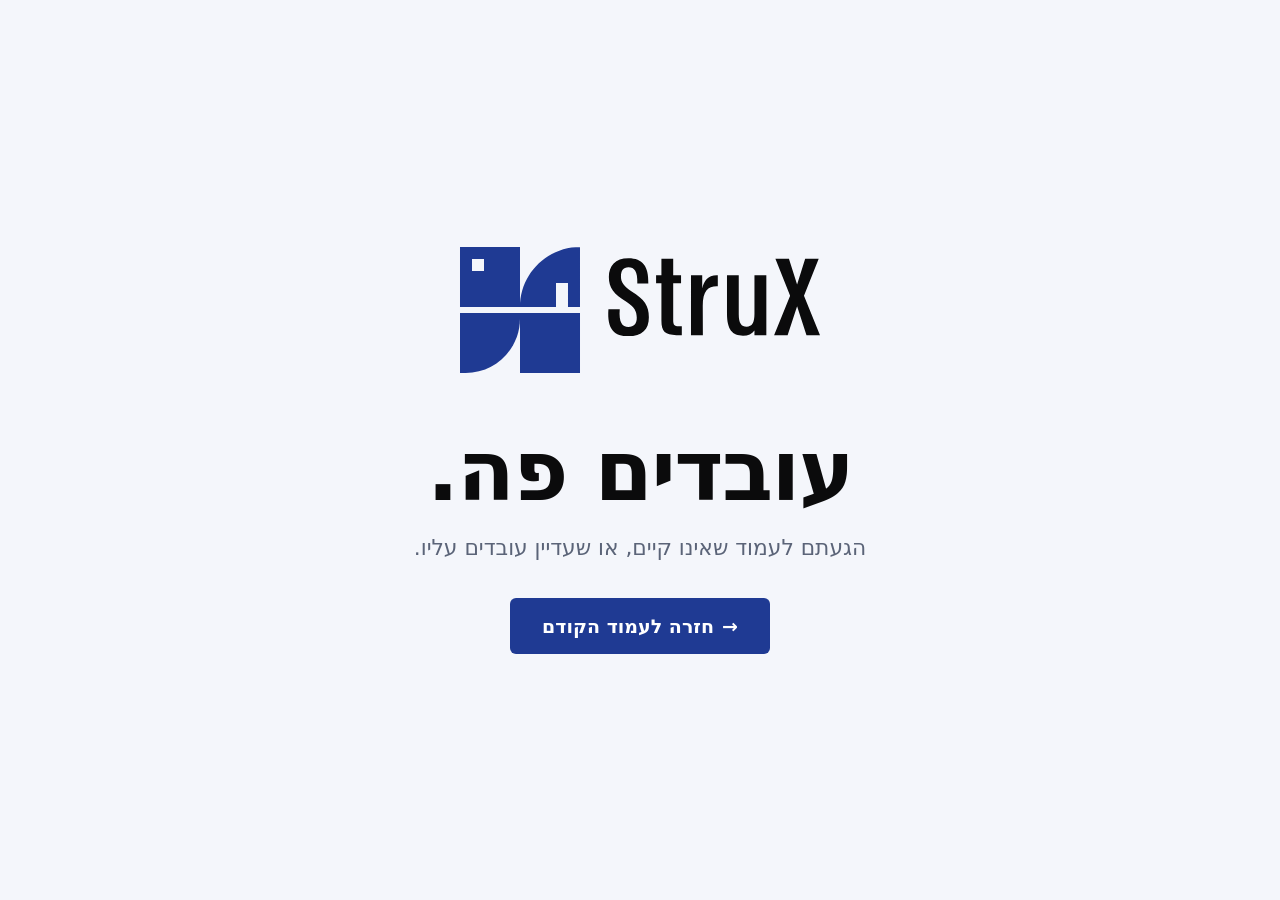
==== landing/index.html @ cd082967 "Add the landing folder: campaign pages as paths A new folder beside the existing page, which is not " ====
<!doctype html>
<html lang="he" dir="rtl">
<head>
<meta charset="utf-8">
<meta name="viewport" content="width=device-width, initial-scale=1">
<!-- The bare address of the campaigns subdomain, and (at deploy) the page for any address that does not exist.
     On purpose it always says "we are working here": the landing pages live in folders (/door-oct/ ...). No form, no tags. -->
<meta name="robots" content="noindex">
<title>StruX | עובדים פה</title>
<link rel="preload" href="/fonts/heebo-hebrew-wght-normal.woff2" as="font" type="font/woff2" crossorigin>
<style>
@font-face{font-family:'Heebo Variable';font-weight:100 900;font-display:swap;src:url(/fonts/heebo-hebrew-wght-normal.woff2) format('woff2-variations');unicode-range:U+0307-0308,U+0590-05FF,U+200C-2010,U+20AA,U+25CC,U+FB1D-FB4F}
@font-face{font-family:'Heebo Variable';font-weight:100 900;font-display:swap;src:url(/fonts/heebo-latin-wght-normal.woff2) format('woff2-variations');unicode-range:U+0000-00FF,U+2000-206F,U+20AC,U+2122}
@font-face{font-family:'Assistant Variable';font-weight:200 800;font-display:swap;src:url(/fonts/assistant-hebrew-wght-normal.woff2) format('woff2-variations');unicode-range:U+0307-0308,U+0590-05FF,U+200C-2010,U+20AA,U+25CC,U+FB1D-FB4F}
@font-face{font-family:'Assistant Variable';font-weight:200 800;font-display:swap;src:url(/fonts/assistant-latin-wght-normal.woff2) format('woff2-variations');unicode-range:U+0000-00FF,U+2000-206F,U+20AC,U+2122}
:root{--c-base:#0E1A44;--c-brand:#1F3A93;--c-accent:#6F93F0;--c-light:#F4F6FB;--c-ink:#0B0B0C;--c-muted:#5B6478;--ease:cubic-bezier(.65,.05,.25,1)}
*{box-sizing:border-box}
html,body{margin:0}
body{min-height:100svh;display:grid;place-items:center;padding:32px 24px;background:var(--c-light);color:var(--c-ink);
  font-family:'Assistant Variable',system-ui,sans-serif;text-align:center;-webkit-font-smoothing:antialiased}
.logo{display:block;width:clamp(220px,34vw,360px);margin:0 auto clamp(32px,6svh,56px);overflow:visible}
h1{font:800 clamp(40px,7vw,84px)/1.05 'Heebo Variable',system-ui,sans-serif;letter-spacing:-.02em;margin:0}
p{font-size:clamp(18px,1.7vw,22px);line-height:1.6;color:var(--c-muted);margin:16px auto 0;max-width:24em}
.btn{display:inline-flex;align-items:center;justify-content:center;gap:8px;height:56px;padding:0 32px;margin-top:32px;border:0;border-radius:6px;
  background:var(--c-brand);color:#fff;font:700 19px 'Assistant Variable',system-ui,sans-serif;cursor:pointer;transition:background .3s,gap .3s;scale:1}
.btn:hover{background:var(--c-base);gap:14px}
.btn:active{scale:.97}
:focus-visible{outline:3px solid var(--c-accent);outline-offset:2px}
/* The logo at work: its four tiles are set in place one after the other, and then, for as long as the page is open,
   one tile at a time is lifted a little and set down again (a 9s round: calm, and far from a 5s cycle). */
.tile,.tile__in{transform-box:fill-box;transform-origin:50% 50%}
@media (prefers-reduced-motion:no-preference){
  .tile{animation:set .8s var(--ease) both;animation-delay:calc(var(--i)*.14s + .2s)}
  .tile__in{animation:lift 9s var(--ease) infinite;animation-delay:calc(var(--i)*2.25s + 1.8s)}
}
@keyframes set{from{opacity:0;transform:translateY(-46%)}}
@keyframes lift{0%,16%,100%{transform:none}8%{transform:translateY(-9%)}}
</style>
</head>
<body>
<main>
  <svg class="logo" viewBox="35 49.75 430 150.5" role="img" aria-label="StruX"><g fill="#1F3A93"><g class="tile" style="--i:0"><g class="tile__in"><path d="M35,49.75v71.67h71.67V49.75H35ZM63.67,78.42h-14.33v-14.33h14.33v14.33Z"/></g></g><g class="tile" style="--i:1"><g class="tile__in"><path d="M178.33,49.75c-39.58,0-71.67,32.09-71.67,71.67h0s43,0,43,0v-28.67h14.33v28.67h14.33V49.75h0Z"/></g></g><g class="tile" style="--i:2"><g class="tile__in"><path d="M100,128.58h6.67v71.67H35v-6.67c0-35.87,29.13-65,65-65Z" transform="translate(141.67 328.83) rotate(180)"/></g></g><g class="tile" style="--i:3"><g class="tile__in"><rect x="106.67" y="128.58" width="71.67" height="71.67"/></g></g></g><g fill="#0B0B0C"><path d="M212.28,124.03h13.54c-1.3,15.76,3.13,21.23,10.29,21.23,6.77,0,10.16-3.78,10.03-11.2-.26-7.94-2.6-12.24-11.98-18.62-15.76-9.51-21.36-17.06-21.36-29.82,0-13.41,7.55-22.53,23.44-22.53,16.93,0,24.22,9.64,23.7,30.21h-13.15c.52-14.46-3.52-19.27-10.55-19.27-6.51,0-8.99,4.3-8.99,10.94,0,7.16,3.91,11.85,12.37,17.71,16.02,9.9,20.84,17.45,20.97,30.86.13,14.72-8.33,22.66-24.48,22.66s-25.65-7.29-23.83-32.17Z"/> <path d="M299.94,144.48v10.55h-6.51c-13.28,0-17.84-4.17-17.84-17.06v-44.8h-6.38v-9.77h6.38v-19.53h14.06v19.53h9.38v9.77h-9.38v43.75c0,5.86,1.43,7.55,6.51,7.55h3.78Z"/> <path d="M310.9,155.03v-71.62h13.41v16.02c2.21-9.38,6.64-16.02,17.32-16.02h1.3v13.28h-1.3c-10.55,0-16.67,5.86-16.67,23.44l.13,34.9h-14.19Z"/> <path d="M386.71,83.4h14.19v71.62h-14.19v-5.6c-3,4.04-7.42,6.38-13.67,6.38-12.76,0-19.14-7.29-19.14-26.18v-46.23h14.06v46.62c0,10.68,3.12,14.98,9.38,14.98,6.64,0,9.38-4.69,9.38-15.37v-46.23Z"/> <path d="M465,155.03h-16.15l-11.2-34.51-11.33,34.51h-16.15l19.14-47.01-17.58-44.15h16.15l9.77,30.6,9.64-30.6h16.15l-17.58,44.15,19.14,47.01Z"/></g></svg>
  <!-- PLACEHOLDER COPY, from Ran's words; his to change -->
  <h1>עובדים פה.</h1>
  <p>הגעתם לעמוד שאינו קיים, או שעדיין עובדים עליו.</p>
  <button class="btn" id="back" type="button" hidden><span aria-hidden="true">→</span> חזרה לעמוד הקודם</button>
</main>
<script>
// Back to where the visitor came from. Shown only when there is somewhere to go back to.
const back = document.getElementById('back');
if (history.length > 1) { back.hidden = false; back.addEventListener('click', () => history.back()); }
</script>
</body>
</html>
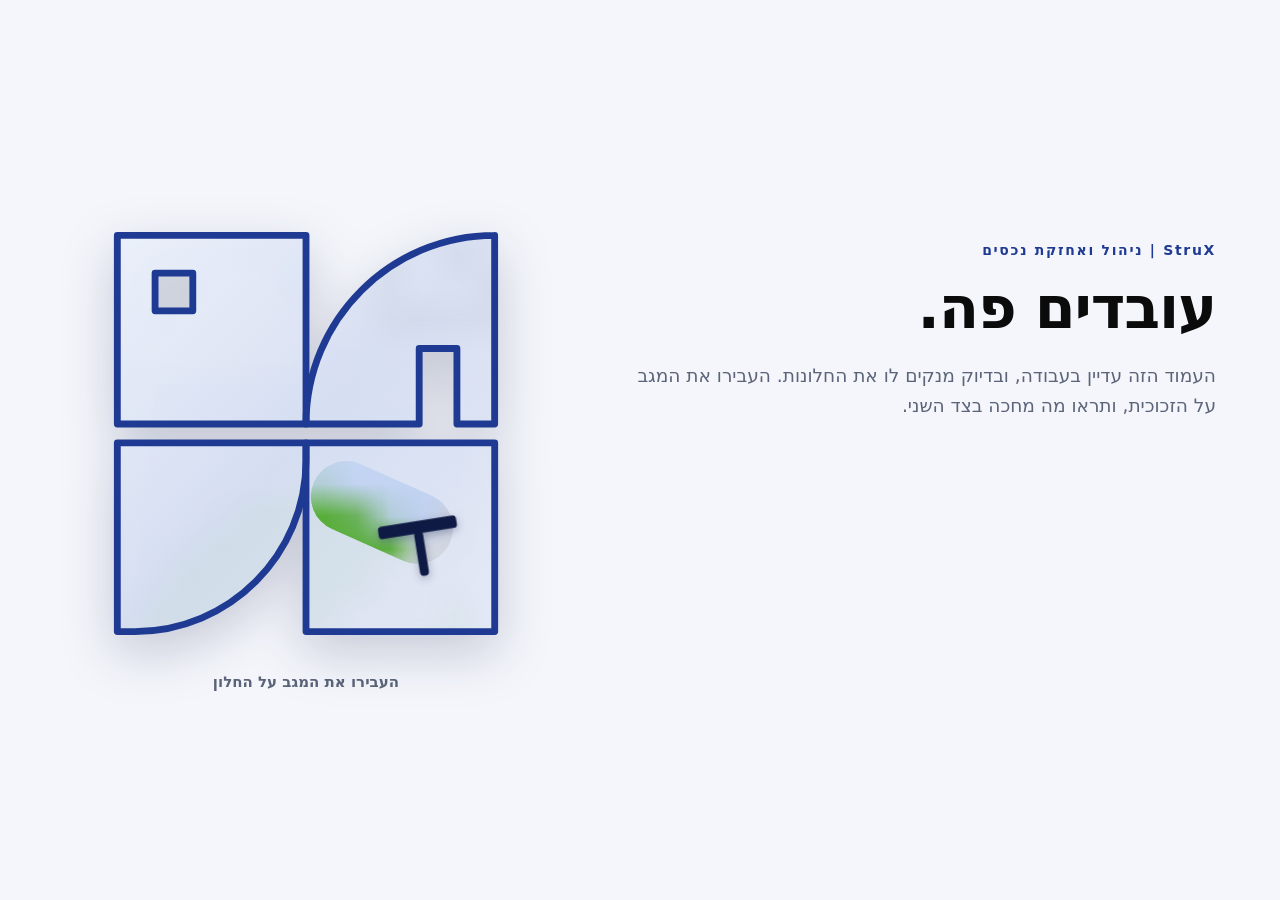
==== commit 5d447343: "landing: the tailored page goes live in place of the old copy; the window as the main page; two draf" ====
--- a/landing/index.html
+++ b/landing/index.html
@@ -3,52 +3,237 @@
 <head>
 <meta charset="utf-8">
 <meta name="viewport" content="width=device-width, initial-scale=1">
-<!-- The bare address of the campaigns subdomain, and (at deploy) the page for any address that does not exist.
-     On purpose it always says "we are working here": the landing pages live in folders (/door-oct/ ...). No form, no tags. -->
 <meta name="robots" content="noindex">
+<!-- The bare address of the campaigns subdomain: "we are working here". (An address that does not exist shows 404.html,
+     the lift.) The logo's four tiles are the panes of a window, misted over; behind them stands a real lobby of a
+     building StruX manages. The visitor passes the squeegee over the glass (the pointer on a desktop, a finger on a
+     phone) and sees through where it passed. When most of the glass is clean the rest clears, the words change, and the
+     way back comes on. Left alone for eight seconds, the window is cleaned for him. Without JS the glass is clean.
+     No form, no tags, nothing is sent. Every address starts with a slash, like the other pages of this folder. -->
 <title>StruX | עובדים פה</title>
+<script>document.documentElement.classList.add('js')</script>
 <link rel="preload" href="/fonts/heebo-hebrew-wght-normal.woff2" as="font" type="font/woff2" crossorigin>
 <style>
 @font-face{font-family:'Heebo Variable';font-weight:100 900;font-display:swap;src:url(/fonts/heebo-hebrew-wght-normal.woff2) format('woff2-variations');unicode-range:U+0307-0308,U+0590-05FF,U+200C-2010,U+20AA,U+25CC,U+FB1D-FB4F}
 @font-face{font-family:'Heebo Variable';font-weight:100 900;font-display:swap;src:url(/fonts/heebo-latin-wght-normal.woff2) format('woff2-variations');unicode-range:U+0000-00FF,U+2000-206F,U+20AC,U+2122}
 @font-face{font-family:'Assistant Variable';font-weight:200 800;font-display:swap;src:url(/fonts/assistant-hebrew-wght-normal.woff2) format('woff2-variations');unicode-range:U+0307-0308,U+0590-05FF,U+200C-2010,U+20AA,U+25CC,U+FB1D-FB4F}
 @font-face{font-family:'Assistant Variable';font-weight:200 800;font-display:swap;src:url(/fonts/assistant-latin-wght-normal.woff2) format('woff2-variations');unicode-range:U+0000-00FF,U+2000-206F,U+20AC,U+2122}
-:root{--c-base:#0E1A44;--c-brand:#1F3A93;--c-accent:#6F93F0;--c-light:#F4F6FB;--c-ink:#0B0B0C;--c-muted:#5B6478;--ease:cubic-bezier(.65,.05,.25,1)}
+
+:root{
+  --c-base:#0E1A44; --c-brand:#1F3A93; --c-accent:#6F93F0; --c-light:#F4F6FB;
+  --c-ink:#0B0B0C; --c-muted:#5B6478; --c-muted-dark:#AEB8D6;
+  --f-head:'Heebo Variable',system-ui,sans-serif; --f-body:'Assistant Variable',system-ui,sans-serif;
+  --shadow:0 2px 6px rgb(0 0 0/.06),0 12px 24px rgb(0 0 0/.08),0 32px 64px rgb(0 0 0/.08);
+  --ease:cubic-bezier(.65,.05,.25,1);
+}
 *{box-sizing:border-box}
 html,body{margin:0}
-body{min-height:100svh;display:grid;place-items:center;padding:32px 24px;background:var(--c-light);color:var(--c-ink);
-  font-family:'Assistant Variable',system-ui,sans-serif;text-align:center;-webkit-font-smoothing:antialiased}
-.logo{display:block;width:clamp(220px,34vw,360px);margin:0 auto clamp(32px,6svh,56px);overflow:visible}
-h1{font:800 clamp(40px,7vw,84px)/1.05 'Heebo Variable',system-ui,sans-serif;letter-spacing:-.02em;margin:0}
-p{font-size:clamp(18px,1.7vw,22px);line-height:1.6;color:var(--c-muted);margin:16px auto 0;max-width:24em}
-.btn{display:inline-flex;align-items:center;justify-content:center;gap:8px;height:56px;padding:0 32px;margin-top:32px;border:0;border-radius:6px;
-  background:var(--c-brand);color:#fff;font:700 19px 'Assistant Variable',system-ui,sans-serif;cursor:pointer;transition:background .3s,gap .3s;scale:1}
-.btn:hover{background:var(--c-base);gap:14px}
+body{font-family:var(--f-body);color:var(--c-ink);background:var(--c-light);-webkit-font-smoothing:antialiased}
+:focus-visible{outline:3px solid var(--c-accent);outline-offset:3px}
+
+.pg{min-height:100svh;display:grid;align-items:center;padding:clamp(32px,6svh,72px) clamp(24px,5vw,64px)}
+.pg__in{width:100%;max-width:1160px;margin-inline:auto;display:grid;grid-template-columns:minmax(0,1.1fr) minmax(0,.9fr);align-items:center;gap:clamp(32px,6vw,96px)}
+.eyebrow{font:600 14px/1 var(--f-body);letter-spacing:.12em;color:var(--c-brand);margin:0 0 20px}
+h1{font:800 clamp(36px,4.6vw,66px)/1.06 var(--f-head);letter-spacing:-.02em;margin:0;text-wrap:balance}
+.sub{font:400 clamp(17px,1.45vw,21px)/1.6 var(--f-body);color:var(--c-muted);margin:22px 0 0;max-width:32em}
+.acts{display:flex;flex-wrap:wrap;gap:12px;margin-top:34px}
+.btn{display:inline-flex;align-items:center;justify-content:center;gap:8px;height:56px;padding:0 30px;border:0;border-radius:6px;cursor:pointer;
+  font:700 18px var(--f-body);text-decoration:none;transition:background .3s,box-shadow .3s;scale:1}
+/* the arrow moves on hover; the button keeps its width, so a row of buttons never re-wraps under the pointer */
+.btn span[aria-hidden]{transition:translate .3s var(--ease)}
+.btn:hover span[aria-hidden]{translate:-6px 0}
 .btn:active{scale:.97}
-:focus-visible{outline:3px solid var(--c-accent);outline-offset:2px}
-/* The logo at work: its four tiles are set in place one after the other, and then, for as long as the page is open,
-   one tile at a time is lifted a little and set down again (a 9s round: calm, and far from a 5s cycle). */
-.tile,.tile__in{transform-box:fill-box;transform-origin:50% 50%}
-@media (prefers-reduced-motion:no-preference){
-  .tile{animation:set .8s var(--ease) both;animation-delay:calc(var(--i)*.14s + .2s)}
-  .tile__in{animation:lift 9s var(--ease) infinite;animation-delay:calc(var(--i)*2.25s + 1.8s)}
+.btn--main{background:var(--c-brand);color:#fff}
+.btn--main:hover{background:var(--c-base)}
+.btn--ghost{background:none;color:var(--c-brand);box-shadow:inset 0 0 0 1.5px var(--c-brand)}
+.btn--ghost:hover{background:#fff}
+
+/* a navy page: text light, the main button light, as on the site */
+.dark{background:var(--c-base);color:var(--c-light)}
+.dark .eyebrow{color:var(--c-accent)}
+.dark .sub{color:var(--c-muted-dark)}
+
+
+@media (max-width:860px){
+  .pg__in{grid-template-columns:1fr}
+  .btn{width:100%}
 }
-@keyframes set{from{opacity:0;transform:translateY(-46%)}}
-@keyframes lift{0%,16%,100%{transform:none}8%{transform:translateY(-9%)}}
+@media (prefers-reduced-motion:reduce){*{transition:none!important;animation:none!important}}
+
+/* text, the object, the button: side by side on a desktop (the button under the text), one under the other on phones,
+   where the button comes last, after the object the visitor acts on */
+.pg__in{grid-template-areas:"txt obj" "acts obj";grid-template-rows:1fr 1fr;row-gap:0}
+.txt{grid-area:txt;align-self:end}
+.obj{grid-area:obj;justify-self:center;width:100%;display:grid;justify-items:center}
+.acts{grid-area:acts;align-self:start}
+.sub{min-height:4.8em} /* three lines' room, so the page does not shift when the text changes */
+.hint{margin:16px 0 0;text-align:center;font:600 15px var(--f-body);color:var(--c-muted);transition:opacity .4s}
+#back span[aria-hidden]{order:-1}
+#back:hover span[aria-hidden]{translate:6px 0}
+
+/* the three states of the words: before, after the visitor did it, after it was done for him */
+.after,.helped{display:none}
+.is-done .before{display:none}
+.is-done .after{display:inline}
+.is-helped .after{display:none}
+.is-helped .helped{display:inline}
+.is-done .hint{opacity:0}
+/* the button: not seen until the story ends; its room is kept */
+.js .acts{opacity:0;visibility:hidden;translate:0 12px;transition:opacity .6s var(--ease) .5s,translate .6s var(--ease) .5s,visibility 0s .5s}
+.js .is-done .acts{opacity:1;visibility:visible;translate:0 0}
+
+@media (max-width:860px){
+  .pg__in{grid-template-areas:"txt" "obj" "acts";grid-template-rows:auto;row-gap:26px}
+  .sub{min-height:0}
+  .acts{margin-top:0}
+}
+
+[hidden]{display:none!important} /* the button has a display of its own, which would beat the attribute */
+.win{width:min(100%,430px)}
+.win svg{display:block;width:100%;overflow:visible;touch-action:none;outline:0;filter:drop-shadow(0 18px 26px rgb(14 26 68/.2))}
+.frame{fill:none;stroke:var(--c-brand);stroke-width:2.6;stroke-linejoin:round}
+.fog{opacity:0;transition:opacity 1s var(--ease)}
+.js .fog{opacity:1}
+.js .is-done .fog{opacity:0}
+/* the squeegee: it lies on the glass at first, and on a desktop it is the pointer, over the whole page, until the
+   window is clean (so there is no pointer of the system's until then) */
+.blade{position:fixed;left:0;top:0;z-index:6;width:0;height:0;pointer-events:none;opacity:0;transition:opacity .4s}
+.blade svg{position:absolute;overflow:visible;fill:#0E1A44;filter:drop-shadow(0 3px 4px rgb(14 26 68/.3))}
+.js .blade{opacity:1}
+.js .is-done .blade{opacity:0}
+@media (hover:hover) and (pointer:fine){.js body:not(.is-done),.js body:not(.is-done) *{cursor:none}}
+.win svg:focus-visible .frame{stroke:var(--c-accent)}
 </style>
 </head>
 <body>
-<main>
-  <svg class="logo" viewBox="35 49.75 430 150.5" role="img" aria-label="StruX"><g fill="#1F3A93"><g class="tile" style="--i:0"><g class="tile__in"><path d="M35,49.75v71.67h71.67V49.75H35ZM63.67,78.42h-14.33v-14.33h14.33v14.33Z"/></g></g><g class="tile" style="--i:1"><g class="tile__in"><path d="M178.33,49.75c-39.58,0-71.67,32.09-71.67,71.67h0s43,0,43,0v-28.67h14.33v28.67h14.33V49.75h0Z"/></g></g><g class="tile" style="--i:2"><g class="tile__in"><path d="M100,128.58h6.67v71.67H35v-6.67c0-35.87,29.13-65,65-65Z" transform="translate(141.67 328.83) rotate(180)"/></g></g><g class="tile" style="--i:3"><g class="tile__in"><rect x="106.67" y="128.58" width="71.67" height="71.67"/></g></g></g><g fill="#0B0B0C"><path d="M212.28,124.03h13.54c-1.3,15.76,3.13,21.23,10.29,21.23,6.77,0,10.16-3.78,10.03-11.2-.26-7.94-2.6-12.24-11.98-18.62-15.76-9.51-21.36-17.06-21.36-29.82,0-13.41,7.55-22.53,23.44-22.53,16.93,0,24.22,9.64,23.7,30.21h-13.15c.52-14.46-3.52-19.27-10.55-19.27-6.51,0-8.99,4.3-8.99,10.94,0,7.16,3.91,11.85,12.37,17.71,16.02,9.9,20.84,17.45,20.97,30.86.13,14.72-8.33,22.66-24.48,22.66s-25.65-7.29-23.83-32.17Z"/> <path d="M299.94,144.48v10.55h-6.51c-13.28,0-17.84-4.17-17.84-17.06v-44.8h-6.38v-9.77h6.38v-19.53h14.06v19.53h9.38v9.77h-9.38v43.75c0,5.86,1.43,7.55,6.51,7.55h3.78Z"/> <path d="M310.9,155.03v-71.62h13.41v16.02c2.21-9.38,6.64-16.02,17.32-16.02h1.3v13.28h-1.3c-10.55,0-16.67,5.86-16.67,23.44l.13,34.9h-14.19Z"/> <path d="M386.71,83.4h14.19v71.62h-14.19v-5.6c-3,4.04-7.42,6.38-13.67,6.38-12.76,0-19.14-7.29-19.14-26.18v-46.23h14.06v46.62c0,10.68,3.12,14.98,9.38,14.98,6.64,0,9.38-4.69,9.38-15.37v-46.23Z"/> <path d="M465,155.03h-16.15l-11.2-34.51-11.33,34.51h-16.15l19.14-47.01-17.58-44.15h16.15l9.77,30.6,9.64-30.6h16.15l-17.58,44.15,19.14,47.01Z"/></g></svg>
-  <!-- PLACEHOLDER COPY, from Ran's words; his to change -->
-  <h1>עובדים פה.</h1>
-  <p>הגעתם לעמוד שאינו קיים, או שעדיין עובדים עליו.</p>
-  <button class="btn" id="back" type="button" hidden><span aria-hidden="true">→</span> חזרה לעמוד הקודם</button>
-</main>
+<main class="pg"><div class="pg__in">
+  <div class="txt">
+    <p class="eyebrow"><span dir="ltr">StruX</span> | ניהול ואחזקת נכסים</p>
+    <h1><span class="before">עובדים פה.</span><span class="after">עכשיו רואים ברור.</span><span class="helped">ניקינו בשבילכם.</span></h1>
+    <p class="sub"><span class="before">העמוד הזה עדיין בעבודה, ובדיוק מנקים לו את החלונות. העבירו את המגב על הזכוכית, ותראו מה מחכה בצד השני.</span><span class="after">ככה נראה בניין שמישהו דואג לו. אצלנו לא מחכים שדייר יתלונן על חלון מלוכלך: יש תוכנית עבודה, והיא מתבצעת.</span><span class="helped">החלון נקי גם בלי שנגעתם בו. ככה זה אצלנו: יש תוכנית עבודה, והיא מתבצעת גם כשאף אחד לא מסתכל.</span></p>
+  </div>
+
+  <div class="obj"><div class="win">
+    <svg id="win" viewBox="25 39.75 163.33 170.5" tabindex="0" role="button" aria-label="חלון בצורת הלוגו של StruX. נקו אותו">
+      <defs>
+        <clipPath id="panes">
+          <path d="M35,49.75v71.67h71.67V49.75H35ZM63.67,78.42h-14.33v-14.33h14.33v14.33Z"/>
+          <path d="M178.33,49.75c-39.58,0-71.67,32.09-71.67,71.67h0s43,0,43,0v-28.67h14.33v28.67h14.33V49.75h0Z"/>
+          <path d="M100,128.58h6.67v71.67H35v-6.67c0-35.87,29.13-65,65-65Z" transform="translate(141.67 328.83) rotate(180)"/>
+          <rect x="106.67" y="128.58" width="71.67" height="71.67"/>
+        </clipPath>
+        <linearGradient id="mist" x1="0" y1="0" x2="1" y2="1">
+          <stop offset="0" stop-color="#EEF2FA"/><stop offset=".5" stop-color="#D6DEF1"/><stop offset="1" stop-color="#E6EBF7"/>
+        </linearGradient>
+        <!-- what the squeegee passed is drawn black into the mask: the mist is gone there -->
+        <mask id="dirt" maskUnits="userSpaceOnUse" x="25" y="39" width="164" height="172">
+          <rect x="25" y="39" width="164" height="172" fill="#fff"/>
+          <path id="wiped" d="" fill="none" stroke="#000" stroke-width="27" stroke-linecap="round" stroke-linejoin="round"/>
+        </mask>
+      </defs>
+      <g clip-path="url(#panes)">
+        <image href="/media/working-lobby.webp" x="20" y="45" width="174" height="160" preserveAspectRatio="xMidYMid slice"/>
+        <rect class="fog" x="25" y="39" width="164" height="172" fill="url(#mist)" fill-opacity=".95" mask="url(#dirt)"/>
+      </g>
+      <g class="frame" aria-hidden="true">
+        <path d="M35,49.75v71.67h71.67V49.75H35ZM63.67,78.42h-14.33v-14.33h14.33v14.33Z"/>
+        <path d="M178.33,49.75c-39.58,0-71.67,32.09-71.67,71.67h0s43,0,43,0v-28.67h14.33v28.67h14.33V49.75h0Z"/>
+        <path d="M100,128.58h6.67v71.67H35v-6.67c0-35.87,29.13-65,65-65Z" transform="translate(141.67 328.83) rotate(180)"/>
+        <rect x="106.67" y="128.58" width="71.67" height="71.67"/>
+      </g>
+    </svg>
+    <p class="hint">העבירו את המגב על החלון</p>
+  </div></div>
+
+  <div class="acts">
+    <button class="btn btn--main" id="back" type="button" hidden><span aria-hidden="true">→</span> חזרה לעמוד הקודם</button>
+  </div>
+</div></main>
+<!-- the squeegee: a blade and a handle. It follows the pointer with a little lag and leans the way it is pushed. -->
+<div class="blade" id="blade" aria-hidden="true"><svg viewBox="-16 -4 32 24"><rect x="-15" y="-2.4" width="30" height="4.8" rx="1.4"/><rect x="-1.7" y="1.6" width="3.4" height="17" rx="1.5"/></svg></div>
+
 <script>
-// Back to where the visitor came from. Shown only when there is somewhere to go back to.
-const back = document.getElementById('back');
-if (history.length > 1) { back.hidden = false; back.addEventListener('click', () => history.back()); }
+// The end of the story, and the way back.
+// A page calls story.finish() when the visitor did the thing, and story.wait() on every move of his, which starts the
+// wait again. Left alone for eight seconds, the story ends by itself and the page says StruX took care of it, so nobody
+// is left without the button.
+const story = (() => {
+  let timer, over = false;
+  const finish = (bySelf) => {
+    if (over) return;
+    over = true;
+    clearTimeout(timer);
+    document.body.classList.add('is-done');
+    if (bySelf === true) document.body.classList.add('is-helped');
+    document.dispatchEvent(new CustomEvent('story:done', { detail: bySelf === true }));
+  };
+  const wait = () => { if (!over) { clearTimeout(timer); timer = setTimeout(() => finish(true), 8000); } };
+  // The page's one button: back to where the visitor came from. Shown only when there is somewhere to go back to.
+  const back = document.getElementById('back');
+  if (history.length > 1) { back.hidden = false; back.addEventListener('click', () => history.back()); }
+  wait();
+  return { finish, wait, get over() { return over; } };
+})();
+
+// One stroke is wiped before the visitor does anything (about 7% of the glass), and the squeegee rests at its end.
+// On a desktop the squeegee follows the pointer everywhere, with a little lag (weight), and leans with its sideways
+// speed; a finger takes it only on the glass. Where it passes over the window, the mist is wiped: its path is drawn
+// into the mask. The glass is counted in a 6 x 6 grid: when 22 of the 36 squares were passed, the window counts as clean.
+const svg = document.getElementById('win'), wiped = document.getElementById('wiped');
+const blade = document.getElementById('blade'), bladeSvg = blade.firstElementChild;
+const X0 = 35, Y0 = 49.75, W = 143.33, H = 150.5, COLS = 6, ROWS = 6, NEED = 22;
+const START = [[122, 149], [149, 161]]; // the stroke that is already wiped, in the window's own units
+const seen = new Set();
+let d = `M${START[0].join(' ')} L${START[1].join(' ')}`, target = null, pos = null, tilt = -9, raf = 0, onGlass = false;
+const at = (x, y, m) => { const q = new DOMPoint(x, y).matrixTransform(m); return { x: q.x, y: q.y }; };
+const count = (x, y) => {
+  const c = Math.floor((x - X0) / W * COLS), r = Math.floor((y - Y0) / H * ROWS);
+  if (c >= 0 && c < COLS && r >= 0 && r < ROWS) seen.add(c * 10 + r);
+};
+const put = () => { blade.style.transform = `translate(${pos.x.toFixed(1)}px,${pos.y.toFixed(1)}px) rotate(${tilt.toFixed(1)}deg)`; };
+// The squeegee is as large as the window draws it (32 x 24 of its units), and until someone takes it, it lies at the stroke's end.
+const rest = () => {
+  const k = svg.getBoundingClientRect().width / 163.33;
+  bladeSvg.style.cssText = `width:${32 * k}px;height:${24 * k}px;left:${-16 * k}px;top:${-4 * k}px`;
+  if (!target && !story.over) { pos = at(...START[1], svg.getScreenCTM()); put(); }
+};
+const frame = () => {
+  raf = 0;
+  if (!target || story.over) return;
+  const from = pos;
+  pos = { x: pos.x + (target.x - pos.x) * 0.3, y: pos.y + (target.y - pos.y) * 0.3 };
+  tilt += (Math.max(-20, Math.min(20, (pos.x - from.x) * 1.6)) - tilt) * 0.2;
+  put();
+  const b = svg.getBoundingClientRect();
+  const inside = pos.x >= b.left && pos.x <= b.right && pos.y >= b.top && pos.y <= b.bottom;
+  if (inside) {
+    const p = at(pos.x, pos.y, svg.getScreenCTM().inverse());
+    d += (onGlass ? ' L' : ' M') + p.x.toFixed(1) + ' ' + p.y.toFixed(1);
+    wiped.setAttribute('d', d);
+    count(p.x, p.y);
+    if (seen.size >= NEED) return story.finish();
+  }
+  onGlass = inside;
+  if (Math.hypot(target.x - pos.x, target.y - pos.y) > 0.4 || Math.abs(tilt) > 0.3) raf = requestAnimationFrame(frame);
+};
+const take = (e, jump) => {
+  if (story.over) return;
+  target = { x: e.clientX, y: e.clientY };
+  if (jump) { pos = { ...target }; onGlass = false; } // a finger lands where it lands: the squeegee is there at once
+  story.wait();
+  if (!raf) raf = requestAnimationFrame(frame);
+};
+addEventListener('pointermove', (e) => { if (e.pointerType === 'mouse') take(e); });
+svg.addEventListener('pointerdown', (e) => { if (e.pointerType !== 'mouse') { svg.setPointerCapture(e.pointerId); take(e, true); } });
+svg.addEventListener('pointermove', (e) => { if (e.pointerType !== 'mouse' && e.pressure) take(e); });
+svg.addEventListener('keydown', (e) => { if (e.key === 'Enter' || e.key === ' ') { e.preventDefault(); story.finish(); } });
+document.addEventListener('story:done', () => svg.removeAttribute('tabindex'));
+addEventListener('resize', rest);
+addEventListener('scroll', rest, { passive: true });
+for (let i = 0; i <= 4; i++) count(START[0][0] + (START[1][0] - START[0][0]) * i / 4, START[0][1] + (START[1][1] - START[0][1]) * i / 4);
+wiped.setAttribute('d', d);
+rest();
+document.fonts.ready.then(rest); // the text above the window may still move it
 </script>
 </body>
 </html>
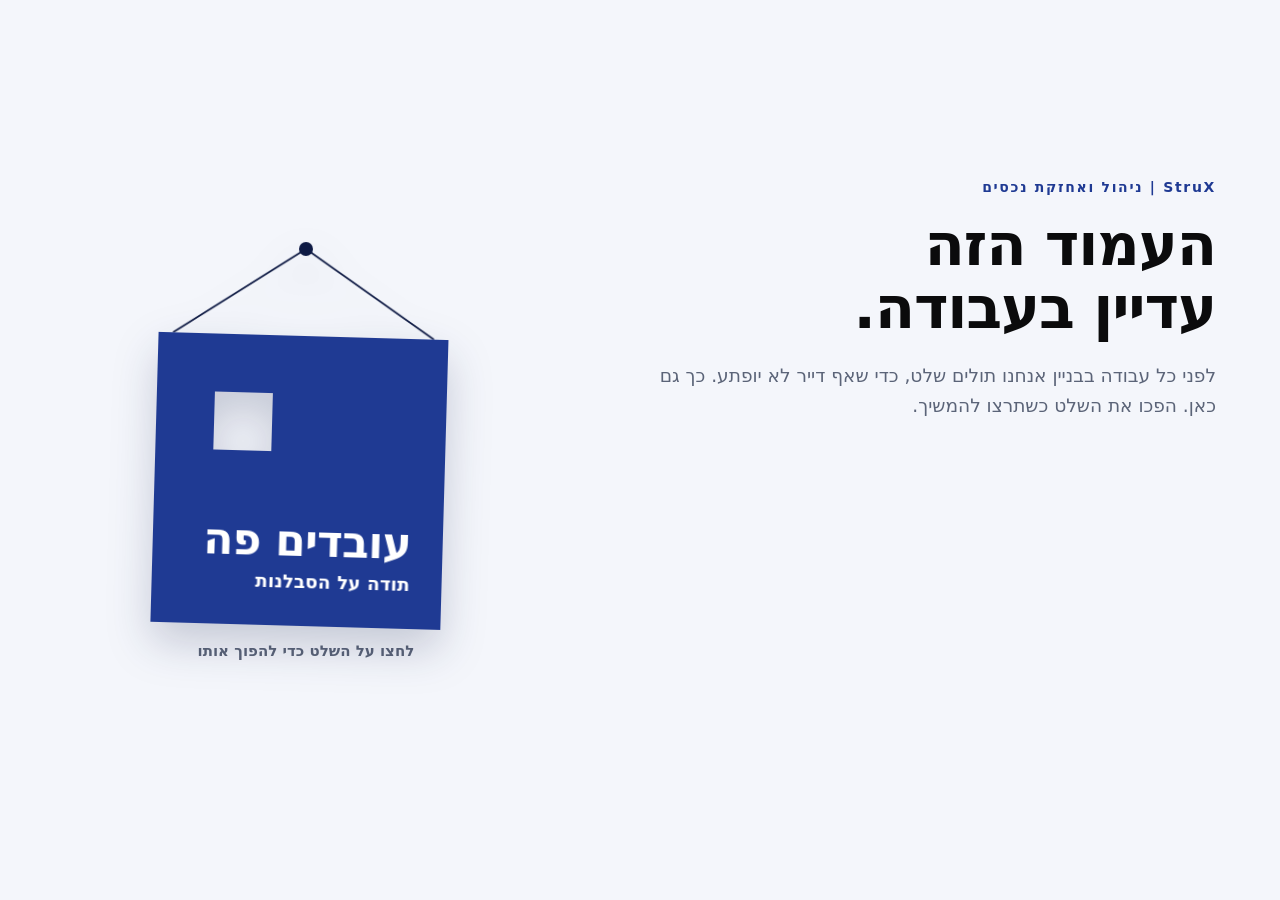
==== commit 196fd5e1: "landing: the sign page takes the bare address; the window moves to /window The bought domain will sh" ====
--- a/landing/index.html
+++ b/landing/index.html
@@ -4,13 +4,11 @@
 <meta charset="utf-8">
 <meta name="viewport" content="width=device-width, initial-scale=1">
 <meta name="robots" content="noindex">
-<!-- The bare address of the campaigns subdomain: "we are working here". (An address that does not exist shows 404.html,
-     the lift.) The logo's four tiles are the panes of a window, misted over; behind them stands a real lobby of a
-     building StruX manages. The visitor passes the squeegee over the glass (the pointer on a desktop, a finger on a
-     phone) and sees through where it passed. When most of the glass is clean the rest clears, the words change, and the
-     way back comes on. Left alone for eight seconds, the window is cleaned for him. Without JS the glass is clean.
-     No form, no tags, nothing is sent. Every address starts with a slash, like the other pages of this folder. -->
-<title>StruX | עובדים פה</title>
+<!-- The "we are working here" page, "we hung a sign" (Ran, 13.10.2026). Chosen 16.10.2026 to stand on the bought domain
+     while the site is built, so it is the bare address now (it was /sign-draft; the window moved to /window): no way to
+     the site or anywhere else, only WhatsApp. No form, no tags, nothing is sent.
+     All wording is a placeholder. -->
+<title>עובדים פה | StruX</title>
 <script>document.documentElement.classList.add('js')</script>
 <link rel="preload" href="/fonts/heebo-hebrew-wght-normal.woff2" as="font" type="font/woff2" crossorigin>
 <style>
@@ -53,7 +51,6 @@
 .dark .eyebrow{color:var(--c-accent)}
 .dark .sub{color:var(--c-muted-dark)}
 
-
 @media (max-width:860px){
   .pg__in{grid-template-columns:1fr}
   .btn{width:100%}
@@ -68,8 +65,7 @@
 .acts{grid-area:acts;align-self:start}
 .sub{min-height:4.8em} /* three lines' room, so the page does not shift when the text changes */
 .hint{margin:16px 0 0;text-align:center;font:600 15px var(--f-body);color:var(--c-muted);transition:opacity .4s}
-#back span[aria-hidden]{order:-1}
-#back:hover span[aria-hidden]{translate:6px 0}
+#wa svg{width:24px;height:24px;flex:none}
 
 /* the three states of the words: before, after the visitor did it, after it was done for him */
 .after,.helped{display:none}
@@ -78,9 +74,9 @@
 .is-helped .after{display:none}
 .is-helped .helped{display:inline}
 .is-done .hint{opacity:0}
-/* the button: not seen until the story ends; its room is kept */
+/* the button: not seen in the first three seconds, or until the story ends if that comes first; its room is kept */
 .js .acts{opacity:0;visibility:hidden;translate:0 12px;transition:opacity .6s var(--ease) .5s,translate .6s var(--ease) .5s,visibility 0s .5s}
-.js .is-done .acts{opacity:1;visibility:visible;translate:0 0}
+.js .is-done .acts,.js .is-open .acts{opacity:1;visibility:visible;translate:0 0}
 
 @media (max-width:860px){
   .pg__in{grid-template-areas:"txt" "obj" "acts";grid-template-rows:auto;row-gap:26px}
@@ -88,75 +84,61 @@
   .acts{margin-top:0}
 }
 
-[hidden]{display:none!important} /* the button has a display of its own, which would beat the attribute */
-.win{width:min(100%,430px)}
-.win svg{display:block;width:100%;overflow:visible;touch-action:none;outline:0;filter:drop-shadow(0 18px 26px rgb(14 26 68/.2))}
-.frame{fill:none;stroke:var(--c-brand);stroke-width:2.6;stroke-linejoin:round}
-.fog{opacity:0;transition:opacity 1s var(--ease)}
-.js .fog{opacity:1}
-.js .is-done .fog{opacity:0}
-/* the squeegee: it lies on the glass at first, and on a desktop it is the pointer, over the whole page, until the
-   window is clean (so there is no pointer of the system's until then) */
-.blade{position:fixed;left:0;top:0;z-index:6;width:0;height:0;pointer-events:none;opacity:0;transition:opacity .4s}
-.blade svg{position:absolute;overflow:visible;fill:#0E1A44;filter:drop-shadow(0 3px 4px rgb(14 26 68/.3))}
-.js .blade{opacity:1}
-.js .is-done .blade{opacity:0}
-@media (hover:hover) and (pointer:fine){.js body:not(.is-done),.js body:not(.is-done) *{cursor:none}}
-.win svg:focus-visible .frame{stroke:var(--c-accent)}
+.door{--S:min(62vw,290px);padding-top:8px;filter:drop-shadow(0 20px 22px rgb(14 26 68/.2))}
+.hang{position:relative;width:var(--S);transform-origin:50% 0;perspective:900px}
+.nail{position:absolute;top:-7px;left:50%;width:14px;height:14px;margin-left:-7px;border-radius:50%;background:var(--c-base);z-index:1}
+.cord{display:block;width:100%;height:calc(var(--S)*.3);overflow:visible}
+.cord path{fill:none;stroke:var(--c-base);stroke-width:1.6;vector-effect:non-scaling-stroke}
+.sign{position:relative;display:block;width:var(--S);height:var(--S);padding:0;border:0;background:none;cursor:pointer;font-size:calc(var(--S)/10);
+  transform-style:preserve-3d;transition:transform 1s var(--ease);color:inherit}
+.sign__face{position:absolute;inset:0;display:grid;align-content:end;gap:.2em;padding:1.1em;text-align:start;
+  -webkit-backface-visibility:hidden;backface-visibility:hidden}
+.sign__face b{font:800 1.52em/1.05 var(--f-head);letter-spacing:-.02em}
+.sign__face small{font:600 .64em/1.3 var(--f-body)}
+/* the logo's tile: a square with a small square window. Seen from behind, the window is on the other side. */
+.sign__face--a{background:var(--c-brand);color:#fff;
+  clip-path:polygon(evenodd,0 0,100% 0,100% 100%,0 100%,0 0,20% 20%,20% 40%,40% 40%,40% 20%,20% 20%)}
+.sign__face--b{background:#fff;color:var(--c-brand);transform:rotateY(180deg);
+  clip-path:polygon(evenodd,0 0,100% 0,100% 100%,0 100%,0 0,60% 20%,60% 40%,80% 40%,80% 20%,60% 20%)}
+.sign__face--b small{color:var(--c-muted)}
+.is-done .sign,html:not(.js) .sign{transform:rotateY(180deg)}
+.sign:focus-visible{outline:3px solid var(--c-accent);outline-offset:6px}
 </style>
 </head>
 <body>
 <main class="pg"><div class="pg__in">
   <div class="txt">
     <p class="eyebrow"><span dir="ltr">StruX</span> | ניהול ואחזקת נכסים</p>
-    <h1><span class="before">עובדים פה.</span><span class="after">עכשיו רואים ברור.</span><span class="helped">ניקינו בשבילכם.</span></h1>
-    <p class="sub"><span class="before">העמוד הזה עדיין בעבודה, ובדיוק מנקים לו את החלונות. העבירו את המגב על הזכוכית, ותראו מה מחכה בצד השני.</span><span class="after">ככה נראה בניין שמישהו דואג לו. אצלנו לא מחכים שדייר יתלונן על חלון מלוכלך: יש תוכנית עבודה, והיא מתבצעת.</span><span class="helped">החלון נקי גם בלי שנגעתם בו. ככה זה אצלנו: יש תוכנית עבודה, והיא מתבצעת גם כשאף אחד לא מסתכל.</span></p>
+    <h1><span class="before">העמוד הזה עדיין בעבודה.</span><span class="after">עד שנסיים, אנחנו כאן.</span><span class="helped">הפכנו את השלט בשבילכם.</span></h1>
+    <p class="sub"><span class="before">לפני כל עבודה בבניין אנחנו תולים שלט, כדי שאף דייר לא יופתע. כך גם כאן. הפכו את השלט כשתרצו להמשיך.</span><span class="after">ככה עובדים בבניין שמנוהל כמו שצריך: מודיעים לפני שמתחילים, ומעדכנים כשמסיימים.</span><span class="helped">גם כשאתם לא עוקבים, אצלנו מודיעים לפני שמתחילים ומעדכנים כשמסיימים.</span></p>
   </div>
 
-  <div class="obj"><div class="win">
-    <svg id="win" viewBox="25 39.75 163.33 170.5" tabindex="0" role="button" aria-label="חלון בצורת הלוגו של StruX. נקו אותו">
-      <defs>
-        <clipPath id="panes">
-          <path d="M35,49.75v71.67h71.67V49.75H35ZM63.67,78.42h-14.33v-14.33h14.33v14.33Z"/>
-          <path d="M178.33,49.75c-39.58,0-71.67,32.09-71.67,71.67h0s43,0,43,0v-28.67h14.33v28.67h14.33V49.75h0Z"/>
-          <path d="M100,128.58h6.67v71.67H35v-6.67c0-35.87,29.13-65,65-65Z" transform="translate(141.67 328.83) rotate(180)"/>
-          <rect x="106.67" y="128.58" width="71.67" height="71.67"/>
-        </clipPath>
-        <linearGradient id="mist" x1="0" y1="0" x2="1" y2="1">
-          <stop offset="0" stop-color="#EEF2FA"/><stop offset=".5" stop-color="#D6DEF1"/><stop offset="1" stop-color="#E6EBF7"/>
-        </linearGradient>
-        <!-- what the squeegee passed is drawn black into the mask: the mist is gone there -->
-        <mask id="dirt" maskUnits="userSpaceOnUse" x="25" y="39" width="164" height="172">
-          <rect x="25" y="39" width="164" height="172" fill="#fff"/>
-          <path id="wiped" d="" fill="none" stroke="#000" stroke-width="27" stroke-linecap="round" stroke-linejoin="round"/>
-        </mask>
-      </defs>
-      <g clip-path="url(#panes)">
-        <image href="/media/working-lobby.webp" x="20" y="45" width="174" height="160" preserveAspectRatio="xMidYMid slice"/>
-        <rect class="fog" x="25" y="39" width="164" height="172" fill="url(#mist)" fill-opacity=".95" mask="url(#dirt)"/>
-      </g>
-      <g class="frame" aria-hidden="true">
-        <path d="M35,49.75v71.67h71.67V49.75H35ZM63.67,78.42h-14.33v-14.33h14.33v14.33Z"/>
-        <path d="M178.33,49.75c-39.58,0-71.67,32.09-71.67,71.67h0s43,0,43,0v-28.67h14.33v28.67h14.33V49.75h0Z"/>
-        <path d="M100,128.58h6.67v71.67H35v-6.67c0-35.87,29.13-65,65-65Z" transform="translate(141.67 328.83) rotate(180)"/>
-        <rect x="106.67" y="128.58" width="71.67" height="71.67"/>
-      </g>
-    </svg>
-    <p class="hint">העבירו את המגב על החלון</p>
-  </div></div>
+  <div class="obj">
+    <div class="door"><div class="hang" id="hang">
+      <i class="nail" aria-hidden="true"></i>
+      <svg class="cord" viewBox="0 0 100 30" preserveAspectRatio="none" aria-hidden="true"><path d="M50 0 L5 30 M50 0 L95 30"/></svg>
+      <button class="sign" id="sign" type="button" aria-label="שלט: עובדים פה. לחצו כדי להפוך אותו">
+        <span class="sign__face sign__face--a"><b>עובדים פה</b><small>תודה על הסבלנות</small></span>
+        <span class="sign__face sign__face--b" aria-hidden="true"><b>בינתיים</b><small>דברו איתנו</small></span>
+      </button>
+    </div></div>
+    <p class="hint">לחצו על השלט כדי להפוך אותו</p>
+  </div>
 
   <div class="acts">
-    <button class="btn btn--main" id="back" type="button" hidden><span aria-hidden="true">→</span> חזרה לעמוד הקודם</button>
+    <a class="btn btn--main" id="wa" href="https://wa.me/972557204242" target="_blank" rel="noopener">
+      <svg viewBox="0 0 24 24" aria-hidden="true" focusable="false"><path d="M12 3a9 9 0 0 0-7.8 13.5L3 21l4.6-1.2A9 9 0 1 0 12 3zm-2.6 5.2 1 2.2-.9 1a5.5 5.5 0 0 0 3 3l1-.9 2.2 1c0 1.2-1 2-2.2 1.9a7.6 7.6 0 0 1-6-6c-.1-1.2.7-2.2 1.9-2.2z" fill="currentColor" fill-rule="evenodd"/></svg>
+      דברו איתנו בוואטסאפ
+    </a>
   </div>
 </div></main>
-<!-- the squeegee: a blade and a handle. It follows the pointer with a little lag and leans the way it is pushed. -->
-<div class="blade" id="blade" aria-hidden="true"><svg viewBox="-16 -4 32 24"><rect x="-15" y="-2.4" width="30" height="4.8" rx="1.4"/><rect x="-1.7" y="1.6" width="3.4" height="17" rx="1.5"/></svg></div>
 
 <script>
-// The end of the story, and the way back.
+// Shared by the three drafts: the end of the story.
 // A page calls story.finish() when the visitor did the thing, and story.wait() on every move of his, which starts the
 // wait again. Left alone for eight seconds, the story ends by itself and the page says StruX took care of it, so nobody
-// is left without the button.
+// is left without the button (as on the 404 draft "a piece is missing"; Ran, 12.10.2026).
+// Each page listens to "story:done" and plays its own ending.
 const story = (() => {
   let timer, over = false;
   const finish = (bySelf) => {
@@ -168,72 +150,38 @@
     document.dispatchEvent(new CustomEvent('story:done', { detail: bySelf === true }));
   };
   const wait = () => { if (!over) { clearTimeout(timer); timer = setTimeout(() => finish(true), 8000); } };
-  // The page's one button: back to where the visitor came from. Shown only when there is somewhere to go back to.
-  const back = document.getElementById('back');
-  if (history.length > 1) { back.hidden = false; back.addEventListener('click', () => history.back()); }
   wait();
+  // WhatsApp shows after three seconds even if the sign was not turned (Ran, 16.10.2026); the story keeps its own pace.
+  setTimeout(() => document.body.classList.add('is-open'), 3000);
   return { finish, wait, get over() { return over; } };
 })();
 
-// One stroke is wiped before the visitor does anything (about 7% of the glass), and the squeegee rests at its end.
-// On a desktop the squeegee follows the pointer everywhere, with a little lag (weight), and leans with its sideways
-// speed; a finger takes it only on the glass. Where it passes over the window, the mist is wiped: its path is drawn
-// into the mask. The glass is counted in a 6 x 6 grid: when 22 of the 36 squares were passed, the window counts as clean.
-const svg = document.getElementById('win'), wiped = document.getElementById('wiped');
-const blade = document.getElementById('blade'), bladeSvg = blade.firstElementChild;
-const X0 = 35, Y0 = 49.75, W = 143.33, H = 150.5, COLS = 6, ROWS = 6, NEED = 22;
-const START = [[122, 149], [149, 161]]; // the stroke that is already wiped, in the window's own units
-const seen = new Set();
-let d = `M${START[0].join(' ')} L${START[1].join(' ')}`, target = null, pos = null, tilt = -9, raf = 0, onGlass = false;
-const at = (x, y, m) => { const q = new DOMPoint(x, y).matrixTransform(m); return { x: q.x, y: q.y }; };
-const count = (x, y) => {
-  const c = Math.floor((x - X0) / W * COLS), r = Math.floor((y - Y0) / H * ROWS);
-  if (c >= 0 && c < COLS && r >= 0 && r < ROWS) seen.add(c * 10 + r);
+// The sign is a pendulum on its nail: an angle, a speed, a pull back to the middle and friction that stops it after a
+// few swings. It starts a little to one side (it was just hung); the pointer passing over it pushes it by its sideways
+// speed; turning it over gives it one more push. With reduced motion it hangs still.
+const hang = document.getElementById('hang'), sign = document.getElementById('sign');
+const still = matchMedia('(prefers-reduced-motion:reduce)').matches;
+let angle = still ? 0 : 7, speed = 0, raf = 0, before = 0;
+const swing = (now) => {
+  const dt = Math.min(0.032, (now - before) / 1000 || 0.016);
+  before = now;
+  speed += (-26 * angle - 2.1 * speed) * dt;
+  angle += speed * dt;
+  hang.style.transform = `rotate(${angle.toFixed(2)}deg)`;
+  raf = Math.abs(angle) > 0.03 || Math.abs(speed) > 0.03 ? requestAnimationFrame(swing) : 0;
 };
-const put = () => { blade.style.transform = `translate(${pos.x.toFixed(1)}px,${pos.y.toFixed(1)}px) rotate(${tilt.toFixed(1)}deg)`; };
-// The squeegee is as large as the window draws it (32 x 24 of its units), and until someone takes it, it lies at the stroke's end.
-const rest = () => {
-  const k = svg.getBoundingClientRect().width / 163.33;
-  bladeSvg.style.cssText = `width:${32 * k}px;height:${24 * k}px;left:${-16 * k}px;top:${-4 * k}px`;
-  if (!target && !story.over) { pos = at(...START[1], svg.getScreenCTM()); put(); }
+const push = (by) => {
+  if (still) return;
+  speed = Math.max(-60, Math.min(60, speed + by));
+  if (!raf) { before = performance.now(); raf = requestAnimationFrame(swing); }
 };
-const frame = () => {
-  raf = 0;
-  if (!target || story.over) return;
-  const from = pos;
-  pos = { x: pos.x + (target.x - pos.x) * 0.3, y: pos.y + (target.y - pos.y) * 0.3 };
-  tilt += (Math.max(-20, Math.min(20, (pos.x - from.x) * 1.6)) - tilt) * 0.2;
-  put();
-  const b = svg.getBoundingClientRect();
-  const inside = pos.x >= b.left && pos.x <= b.right && pos.y >= b.top && pos.y <= b.bottom;
-  if (inside) {
-    const p = at(pos.x, pos.y, svg.getScreenCTM().inverse());
-    d += (onGlass ? ' L' : ' M') + p.x.toFixed(1) + ' ' + p.y.toFixed(1);
-    wiped.setAttribute('d', d);
-    count(p.x, p.y);
-    if (seen.size >= NEED) return story.finish();
-  }
-  onGlass = inside;
-  if (Math.hypot(target.x - pos.x, target.y - pos.y) > 0.4 || Math.abs(tilt) > 0.3) raf = requestAnimationFrame(frame);
-};
-const take = (e, jump) => {
-  if (story.over) return;
-  target = { x: e.clientX, y: e.clientY };
-  if (jump) { pos = { ...target }; onGlass = false; } // a finger lands where it lands: the squeegee is there at once
-  story.wait();
-  if (!raf) raf = requestAnimationFrame(frame);
-};
-addEventListener('pointermove', (e) => { if (e.pointerType === 'mouse') take(e); });
-svg.addEventListener('pointerdown', (e) => { if (e.pointerType !== 'mouse') { svg.setPointerCapture(e.pointerId); take(e, true); } });
-svg.addEventListener('pointermove', (e) => { if (e.pointerType !== 'mouse' && e.pressure) take(e); });
-svg.addEventListener('keydown', (e) => { if (e.key === 'Enter' || e.key === ' ') { e.preventDefault(); story.finish(); } });
-document.addEventListener('story:done', () => svg.removeAttribute('tabindex'));
-addEventListener('resize', rest);
-addEventListener('scroll', rest, { passive: true });
-for (let i = 0; i <= 4; i++) count(START[0][0] + (START[1][0] - START[0][0]) * i / 4, START[0][1] + (START[1][1] - START[0][1]) * i / 4);
-wiped.setAttribute('d', d);
-rest();
-document.fonts.ready.then(rest); // the text above the window may still move it
+hang.addEventListener('pointermove', (e) => { if (e.pointerType === 'mouse') push(e.movementX * 0.5); story.wait(); });
+sign.addEventListener('click', () => story.finish());
+document.addEventListener('story:done', () => {
+  push(22);
+  sign.setAttribute('aria-label', 'שלט: בינתיים, דברו איתנו');
+});
+push(0);
 </script>
 </body>
 </html>
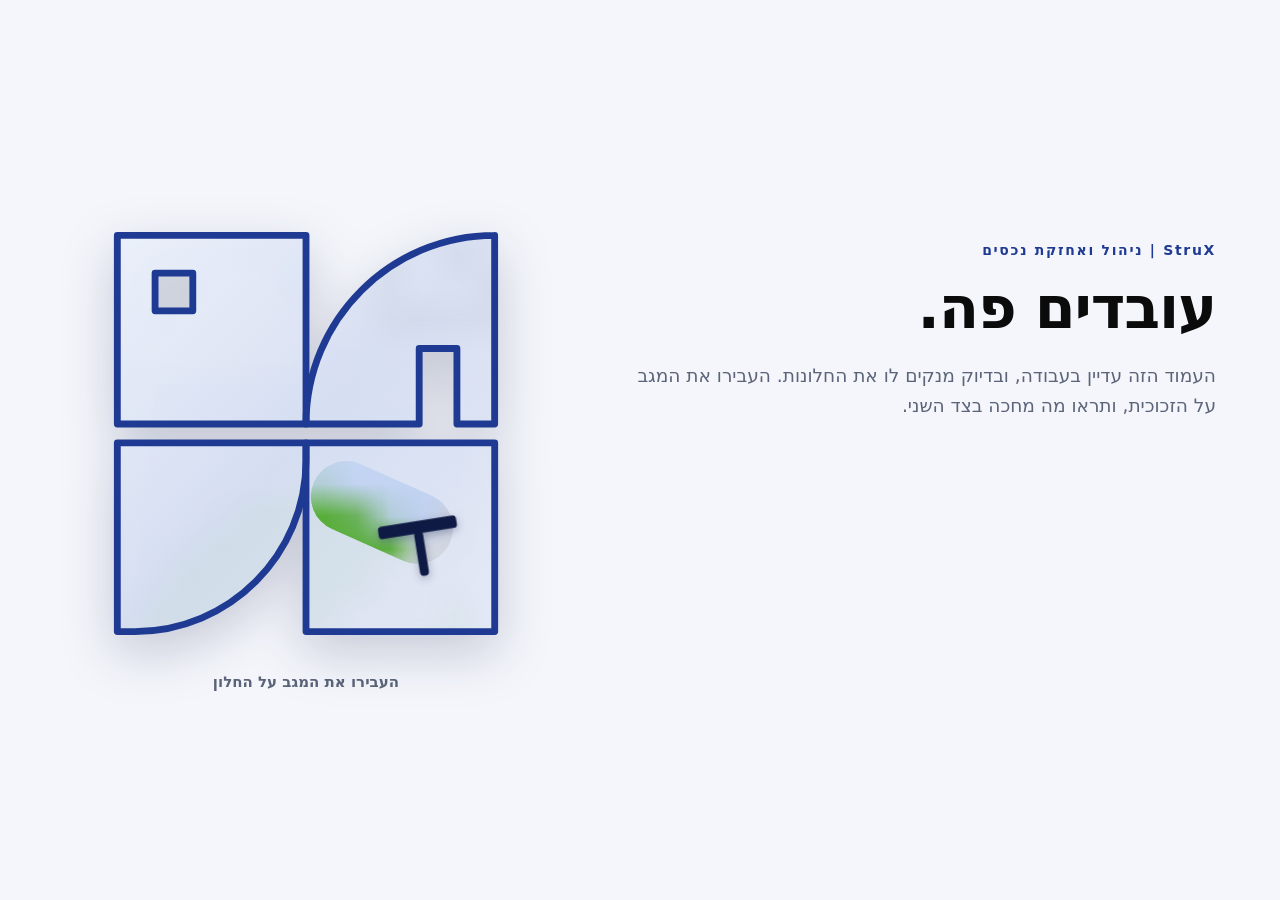
==== commit 0a1fe321: "landing: links to www.struxisrael.co.il, open to Google except the two drafts, headings in Bamberger" ====
--- a/landing/index.html
+++ b/landing/index.html
@@ -3,24 +3,29 @@
 <head>
 <meta charset="utf-8">
 <meta name="viewport" content="width=device-width, initial-scale=1">
-<meta name="robots" content="noindex">
-<!-- The "we are working here" page, "we hung a sign" (Ran, 13.10.2026). Chosen 16.10.2026 to stand on the bought domain
-     while the site is built, so it is the bare address now (it was /sign-draft; the window moved to /window): no way to
-     the site or anywhere else, only WhatsApp. No form, no tags, nothing is sent.
-     All wording is a placeholder. -->
-<title>עובדים פה | StruX</title>
+<!-- The bare address of the campaigns subdomain: "we are working here". (An address that does not exist shows 404.html,
+     the lift.) The logo's four tiles are the panes of a window, misted over; behind them stands a real lobby of a
+     building StruX manages. The visitor passes the squeegee over the glass (the pointer on a desktop, a finger on a
+     phone) and sees through where it passed. When most of the glass is clean the rest clears, the words change, and the
+     way out comes on: back to the page he came from or to the landing page he came through, or on to the WebSite when
+     nothing is known (the lift's rule, 404.html). Left alone for eight seconds, the window is cleaned for him. Without
+     JS the glass is clean and the link to the WebSite is there.
+     No form, no tags, nothing is sent. Every address starts with a slash, like the other pages of this folder. -->
+<title>StruX | עובדים פה</title>
 <script>document.documentElement.classList.add('js')</script>
 <link rel="preload" href="/fonts/heebo-hebrew-wght-normal.woff2" as="font" type="font/woff2" crossorigin>
 <style>
 @font-face{font-family:'Heebo Variable';font-weight:100 900;font-display:swap;src:url(/fonts/heebo-hebrew-wght-normal.woff2) format('woff2-variations');unicode-range:U+0307-0308,U+0590-05FF,U+200C-2010,U+20AA,U+25CC,U+FB1D-FB4F}
 @font-face{font-family:'Heebo Variable';font-weight:100 900;font-display:swap;src:url(/fonts/heebo-latin-wght-normal.woff2) format('woff2-variations');unicode-range:U+0000-00FF,U+2000-206F,U+20AC,U+2122}
+/* Bamberger Sharp Bold for the headings (decision 267): loaded from the WebSite, its license's domain; never a copy in this repo */
+@font-face{font-family:'Bamberger Sharp';font-weight:700;font-display:swap;src:url(https://www.struxisrael.co.il/fonts/bamberger-sharp-bold.woff2) format('woff2')}
 @font-face{font-family:'Assistant Variable';font-weight:200 800;font-display:swap;src:url(/fonts/assistant-hebrew-wght-normal.woff2) format('woff2-variations');unicode-range:U+0307-0308,U+0590-05FF,U+200C-2010,U+20AA,U+25CC,U+FB1D-FB4F}
 @font-face{font-family:'Assistant Variable';font-weight:200 800;font-display:swap;src:url(/fonts/assistant-latin-wght-normal.woff2) format('woff2-variations');unicode-range:U+0000-00FF,U+2000-206F,U+20AC,U+2122}
 
 :root{
   --c-base:#0E1A44; --c-brand:#1F3A93; --c-accent:#6F93F0; --c-light:#F4F6FB;
   --c-ink:#0B0B0C; --c-muted:#5B6478; --c-muted-dark:#AEB8D6;
-  --f-head:'Heebo Variable',system-ui,sans-serif; --f-body:'Assistant Variable',system-ui,sans-serif;
+  --f-head:'Bamberger Sharp','Heebo Variable',system-ui,sans-serif; --f-body:'Assistant Variable',system-ui,sans-serif;
   --shadow:0 2px 6px rgb(0 0 0/.06),0 12px 24px rgb(0 0 0/.08),0 32px 64px rgb(0 0 0/.08);
   --ease:cubic-bezier(.65,.05,.25,1);
 }
@@ -51,6 +56,7 @@
 .dark .eyebrow{color:var(--c-accent)}
 .dark .sub{color:var(--c-muted-dark)}
 
+
 @media (max-width:860px){
   .pg__in{grid-template-columns:1fr}
   .btn{width:100%}
@@ -65,7 +71,8 @@
 .acts{grid-area:acts;align-self:start}
 .sub{min-height:4.8em} /* three lines' room, so the page does not shift when the text changes */
 .hint{margin:16px 0 0;text-align:center;font:600 15px var(--f-body);color:var(--c-muted);transition:opacity .4s}
-#wa svg{width:24px;height:24px;flex:none}
+#back.is-back span[aria-hidden]{order:-1}
+#back.is-back:hover span[aria-hidden]{translate:6px 0}
 
 /* the three states of the words: before, after the visitor did it, after it was done for him */
 .after,.helped{display:none}
@@ -74,9 +81,9 @@
 .is-helped .after{display:none}
 .is-helped .helped{display:inline}
 .is-done .hint{opacity:0}
-/* the button: not seen in the first three seconds, or until the story ends if that comes first; its room is kept */
+/* the button: not seen until the story ends; its room is kept */
 .js .acts{opacity:0;visibility:hidden;translate:0 12px;transition:opacity .6s var(--ease) .5s,translate .6s var(--ease) .5s,visibility 0s .5s}
-.js .is-done .acts,.js .is-open .acts{opacity:1;visibility:visible;translate:0 0}
+.js .is-done .acts{opacity:1;visibility:visible;translate:0 0}
 
 @media (max-width:860px){
   .pg__in{grid-template-areas:"txt" "obj" "acts";grid-template-rows:auto;row-gap:26px}
@@ -84,61 +91,74 @@
   .acts{margin-top:0}
 }
 
-.door{--S:min(62vw,290px);padding-top:8px;filter:drop-shadow(0 20px 22px rgb(14 26 68/.2))}
-.hang{position:relative;width:var(--S);transform-origin:50% 0;perspective:900px}
-.nail{position:absolute;top:-7px;left:50%;width:14px;height:14px;margin-left:-7px;border-radius:50%;background:var(--c-base);z-index:1}
-.cord{display:block;width:100%;height:calc(var(--S)*.3);overflow:visible}
-.cord path{fill:none;stroke:var(--c-base);stroke-width:1.6;vector-effect:non-scaling-stroke}
-.sign{position:relative;display:block;width:var(--S);height:var(--S);padding:0;border:0;background:none;cursor:pointer;font-size:calc(var(--S)/10);
-  transform-style:preserve-3d;transition:transform 1s var(--ease);color:inherit}
-.sign__face{position:absolute;inset:0;display:grid;align-content:end;gap:.2em;padding:1.1em;text-align:start;
-  -webkit-backface-visibility:hidden;backface-visibility:hidden}
-.sign__face b{font:800 1.52em/1.05 var(--f-head);letter-spacing:-.02em}
-.sign__face small{font:600 .64em/1.3 var(--f-body)}
-/* the logo's tile: a square with a small square window. Seen from behind, the window is on the other side. */
-.sign__face--a{background:var(--c-brand);color:#fff;
-  clip-path:polygon(evenodd,0 0,100% 0,100% 100%,0 100%,0 0,20% 20%,20% 40%,40% 40%,40% 20%,20% 20%)}
-.sign__face--b{background:#fff;color:var(--c-brand);transform:rotateY(180deg);
-  clip-path:polygon(evenodd,0 0,100% 0,100% 100%,0 100%,0 0,60% 20%,60% 40%,80% 40%,80% 20%,60% 20%)}
-.sign__face--b small{color:var(--c-muted)}
-.is-done .sign,html:not(.js) .sign{transform:rotateY(180deg)}
-.sign:focus-visible{outline:3px solid var(--c-accent);outline-offset:6px}
+.win{width:min(100%,430px)}
+.win svg{display:block;width:100%;overflow:visible;touch-action:none;outline:0;filter:drop-shadow(0 18px 26px rgb(14 26 68/.2))}
+.frame{fill:none;stroke:var(--c-brand);stroke-width:2.6;stroke-linejoin:round}
+.fog{opacity:0;transition:opacity 1s var(--ease)}
+.js .fog{opacity:1}
+.js .is-done .fog{opacity:0}
+/* the squeegee: it lies on the glass at first, and on a desktop it is the pointer, over the whole page, until the
+   window is clean (so there is no pointer of the system's until then) */
+.blade{position:fixed;left:0;top:0;z-index:6;width:0;height:0;pointer-events:none;opacity:0;transition:opacity .4s}
+.blade svg{position:absolute;overflow:visible;fill:#0E1A44;filter:drop-shadow(0 3px 4px rgb(14 26 68/.3))}
+.js .blade{opacity:1}
+.js .is-done .blade{opacity:0}
+@media (hover:hover) and (pointer:fine){.js body:not(.is-done),.js body:not(.is-done) *{cursor:none}}
+.win svg:focus-visible .frame{stroke:var(--c-accent)}
 </style>
 </head>
 <body>
 <main class="pg"><div class="pg__in">
   <div class="txt">
     <p class="eyebrow"><span dir="ltr">StruX</span> | ניהול ואחזקת נכסים</p>
-    <h1><span class="before">העמוד הזה עדיין בעבודה.</span><span class="after">עד שנסיים, אנחנו כאן.</span><span class="helped">הפכנו את השלט בשבילכם.</span></h1>
-    <p class="sub"><span class="before">לפני כל עבודה בבניין אנחנו תולים שלט, כדי שאף דייר לא יופתע. כך גם כאן. הפכו את השלט כשתרצו להמשיך.</span><span class="after">ככה עובדים בבניין שמנוהל כמו שצריך: מודיעים לפני שמתחילים, ומעדכנים כשמסיימים.</span><span class="helped">גם כשאתם לא עוקבים, אצלנו מודיעים לפני שמתחילים ומעדכנים כשמסיימים.</span></p>
+    <h1><span class="before">עובדים פה.</span><span class="after">עכשיו רואים ברור.</span><span class="helped">ניקינו בשבילכם.</span></h1>
+    <p class="sub"><span class="before">העמוד הזה עדיין בעבודה, ובדיוק מנקים לו את החלונות. העבירו את המגב על הזכוכית, ותראו מה מחכה בצד השני.</span><span class="after">ככה נראה בניין שמישהו דואג לו. אצלנו לא מחכים שדייר יתלונן על חלון מלוכלך: יש תוכנית עבודה, והיא מתבצעת.</span><span class="helped">החלון נקי גם בלי שנגעתם בו. ככה זה אצלנו: יש תוכנית עבודה, והיא מתבצעת גם כשאף אחד לא מסתכל.</span></p>
   </div>
 
-  <div class="obj">
-    <div class="door"><div class="hang" id="hang">
-      <i class="nail" aria-hidden="true"></i>
-      <svg class="cord" viewBox="0 0 100 30" preserveAspectRatio="none" aria-hidden="true"><path d="M50 0 L5 30 M50 0 L95 30"/></svg>
-      <button class="sign" id="sign" type="button" aria-label="שלט: עובדים פה. לחצו כדי להפוך אותו">
-        <span class="sign__face sign__face--a"><b>עובדים פה</b><small>תודה על הסבלנות</small></span>
-        <span class="sign__face sign__face--b" aria-hidden="true"><b>בינתיים</b><small>דברו איתנו</small></span>
-      </button>
-    </div></div>
-    <p class="hint">לחצו על השלט כדי להפוך אותו</p>
-  </div>
+  <div class="obj"><div class="win">
+    <svg id="win" viewBox="25 39.75 163.33 170.5" tabindex="0" role="button" aria-label="חלון בצורת הלוגו של StruX. נקו אותו">
+      <defs>
+        <clipPath id="panes">
+          <path d="M35,49.75v71.67h71.67V49.75H35ZM63.67,78.42h-14.33v-14.33h14.33v14.33Z"/>
+          <path d="M178.33,49.75c-39.58,0-71.67,32.09-71.67,71.67h0s43,0,43,0v-28.67h14.33v28.67h14.33V49.75h0Z"/>
+          <path d="M100,128.58h6.67v71.67H35v-6.67c0-35.87,29.13-65,65-65Z" transform="translate(141.67 328.83) rotate(180)"/>
+          <rect x="106.67" y="128.58" width="71.67" height="71.67"/>
+        </clipPath>
+        <linearGradient id="mist" x1="0" y1="0" x2="1" y2="1">
+          <stop offset="0" stop-color="#EEF2FA"/><stop offset=".5" stop-color="#D6DEF1"/><stop offset="1" stop-color="#E6EBF7"/>
+        </linearGradient>
+        <!-- what the squeegee passed is drawn black into the mask: the mist is gone there -->
+        <mask id="dirt" maskUnits="userSpaceOnUse" x="25" y="39" width="164" height="172">
+          <rect x="25" y="39" width="164" height="172" fill="#fff"/>
+          <path id="wiped" d="" fill="none" stroke="#000" stroke-width="27" stroke-linecap="round" stroke-linejoin="round"/>
+        </mask>
+      </defs>
+      <g clip-path="url(#panes)">
+        <image href="/media/working-lobby.webp" x="20" y="45" width="174" height="160" preserveAspectRatio="xMidYMid slice"/>
+        <rect class="fog" x="25" y="39" width="164" height="172" fill="url(#mist)" fill-opacity=".95" mask="url(#dirt)"/>
+      </g>
+      <g class="frame" aria-hidden="true">
+        <path d="M35,49.75v71.67h71.67V49.75H35ZM63.67,78.42h-14.33v-14.33h14.33v14.33Z"/>
+        <path d="M178.33,49.75c-39.58,0-71.67,32.09-71.67,71.67h0s43,0,43,0v-28.67h14.33v28.67h14.33V49.75h0Z"/>
+        <path d="M100,128.58h6.67v71.67H35v-6.67c0-35.87,29.13-65,65-65Z" transform="translate(141.67 328.83) rotate(180)"/>
+        <rect x="106.67" y="128.58" width="71.67" height="71.67"/>
+      </g>
+    </svg>
+    <p class="hint">העבירו את המגב על החלון</p>
+  </div></div>
 
   <div class="acts">
-    <a class="btn btn--main" id="wa" href="https://wa.me/972557204242" target="_blank" rel="noopener">
-      <svg viewBox="0 0 24 24" aria-hidden="true" focusable="false"><path d="M12 3a9 9 0 0 0-7.8 13.5L3 21l4.6-1.2A9 9 0 1 0 12 3zm-2.6 5.2 1 2.2-.9 1a5.5 5.5 0 0 0 3 3l1-.9 2.2 1c0 1.2-1 2-2.2 1.9a7.6 7.6 0 0 1-6-6c-.1-1.2.7-2.2 1.9-2.2z" fill="currentColor" fill-rule="evenodd"/></svg>
-      דברו איתנו בוואטסאפ
-    </a>
+    <a class="btn btn--main" id="back" href="https://www.struxisrael.co.il/">למעבר לאתר <span aria-hidden="true">←</span></a>
   </div>
 </div></main>
+<!-- the squeegee: a blade and a handle. It follows the pointer with a little lag and leans the way it is pushed. -->
+<div class="blade" id="blade" aria-hidden="true"><svg viewBox="-16 -4 32 24"><rect x="-15" y="-2.4" width="30" height="4.8" rx="1.4"/><rect x="-1.7" y="1.6" width="3.4" height="17" rx="1.5"/></svg></div>
 
 <script>
-// Shared by the three drafts: the end of the story.
+// The end of the story, and the way back.
 // A page calls story.finish() when the visitor did the thing, and story.wait() on every move of his, which starts the
 // wait again. Left alone for eight seconds, the story ends by itself and the page says StruX took care of it, so nobody
-// is left without the button (as on the 404 draft "a piece is missing"; Ran, 12.10.2026).
-// Each page listens to "story:done" and plays its own ending.
+// is left without the button.
 const story = (() => {
   let timer, over = false;
   const finish = (bySelf) => {
@@ -150,38 +170,94 @@
     document.dispatchEvent(new CustomEvent('story:done', { detail: bySelf === true }));
   };
   const wait = () => { if (!over) { clearTimeout(timer); timer = setTimeout(() => finish(true), 8000); } };
+  // The page's one button, a way out for everybody. Where it leads is the lift's rule (404.html, floor 1; Ran, 14.10.2026):
+  // 1. the visitor came here from a page of this site: back to that page;
+  // 2. this browser remembers the landing page it first came through (the first touch the landing pages store): back
+  //    there, both under the words of the lift for the way back; or nothing is remembered and the address carries a
+  //    campaign (utm_*, a click id): on to the landing page /tailored, under the words of the lift's floor that leads there;
+  // 3. nothing is known: the link stays as written, on to the WebSite's home page.
+  // What the address carries goes along, so a lead is still credited to its campaign.
+  const back = document.getElementById('back'), carried = new URLSearchParams(location.search);
+  const here = location.pathname.replace(/\/$/, '');
+  const own = (url) => {
+    try {
+      const u = new URL(url), p = u.pathname.replace(/\/$/, '');
+      return u.origin === location.origin && p && p !== here ? u : null;
+    } catch (e) { return null; }
+  };
+  let page = own(document.referrer), words = '<span aria-hidden="true">→</span> חזרה לדף שממנו הגעתם';
+  if (!page) { try { page = own(JSON.parse(localStorage.getItem('strux-first-touch')).landing_page); } catch (e) {} }
+  if (!page && ['utm_source', 'utm_medium', 'utm_campaign', 'utm_content', 'utm_term', 'gclid', 'wbraid', 'gbraid', 'fbclid'].some((k) => carried.get(k))) {
+    page = new URL('/tailored', location.origin);
+    words = 'מחפשים התאמה אישית? <span aria-hidden="true">←</span>';
+  }
+  if (page) { back.innerHTML = words; back.classList.toggle('is-back', words.includes('חזרה')); }
+  const to = new URL(page || back.href);
+  carried.forEach((v, k) => { if (!to.searchParams.has(k)) to.searchParams.set(k, v); });
+  back.href = to.href;
   wait();
-  // WhatsApp shows after three seconds even if the sign was not turned (Ran, 16.10.2026); the story keeps its own pace.
-  setTimeout(() => document.body.classList.add('is-open'), 3000);
   return { finish, wait, get over() { return over; } };
 })();
 
-// The sign is a pendulum on its nail: an angle, a speed, a pull back to the middle and friction that stops it after a
-// few swings. It starts a little to one side (it was just hung); the pointer passing over it pushes it by its sideways
-// speed; turning it over gives it one more push. With reduced motion it hangs still.
-const hang = document.getElementById('hang'), sign = document.getElementById('sign');
-const still = matchMedia('(prefers-reduced-motion:reduce)').matches;
-let angle = still ? 0 : 7, speed = 0, raf = 0, before = 0;
-const swing = (now) => {
-  const dt = Math.min(0.032, (now - before) / 1000 || 0.016);
-  before = now;
-  speed += (-26 * angle - 2.1 * speed) * dt;
-  angle += speed * dt;
-  hang.style.transform = `rotate(${angle.toFixed(2)}deg)`;
-  raf = Math.abs(angle) > 0.03 || Math.abs(speed) > 0.03 ? requestAnimationFrame(swing) : 0;
-};
-const push = (by) => {
-  if (still) return;
-  speed = Math.max(-60, Math.min(60, speed + by));
-  if (!raf) { before = performance.now(); raf = requestAnimationFrame(swing); }
-};
-hang.addEventListener('pointermove', (e) => { if (e.pointerType === 'mouse') push(e.movementX * 0.5); story.wait(); });
-sign.addEventListener('click', () => story.finish());
-document.addEventListener('story:done', () => {
-  push(22);
-  sign.setAttribute('aria-label', 'שלט: בינתיים, דברו איתנו');
-});
-push(0);
+// One stroke is wiped before the visitor does anything (about 7% of the glass), and the squeegee rests at its end.
+// On a desktop the squeegee follows the pointer everywhere, with a little lag (weight), and leans with its sideways
+// speed; a finger takes it only on the glass. Where it passes over the window, the mist is wiped: its path is drawn
+// into the mask. The glass is counted in a 6 x 6 grid: when 22 of the 36 squares were passed, the window counts as clean.
+const svg = document.getElementById('win'), wiped = document.getElementById('wiped');
+const blade = document.getElementById('blade'), bladeSvg = blade.firstElementChild;
+const X0 = 35, Y0 = 49.75, W = 143.33, H = 150.5, COLS = 6, ROWS = 6, NEED = 22;
+const START = [[122, 149], [149, 161]]; // the stroke that is already wiped, in the window's own units
+const seen = new Set();
+let d = `M${START[0].join(' ')} L${START[1].join(' ')}`, target = null, pos = null, tilt = -9, raf = 0, onGlass = false;
+const at = (x, y, m) => { const q = new DOMPoint(x, y).matrixTransform(m); return { x: q.x, y: q.y }; };
+const count = (x, y) => {
+  const c = Math.floor((x - X0) / W * COLS), r = Math.floor((y - Y0) / H * ROWS);
+  if (c >= 0 && c < COLS && r >= 0 && r < ROWS) seen.add(c * 10 + r);
+};
+const put = () => { blade.style.transform = `translate(${pos.x.toFixed(1)}px,${pos.y.toFixed(1)}px) rotate(${tilt.toFixed(1)}deg)`; };
+// The squeegee is as large as the window draws it (32 x 24 of its units), and until someone takes it, it lies at the stroke's end.
+const rest = () => {
+  const k = svg.getBoundingClientRect().width / 163.33;
+  bladeSvg.style.cssText = `width:${32 * k}px;height:${24 * k}px;left:${-16 * k}px;top:${-4 * k}px`;
+  if (!target && !story.over) { pos = at(...START[1], svg.getScreenCTM()); put(); }
+};
+const frame = () => {
+  raf = 0;
+  if (!target || story.over) return;
+  const from = pos;
+  pos = { x: pos.x + (target.x - pos.x) * 0.3, y: pos.y + (target.y - pos.y) * 0.3 };
+  tilt += (Math.max(-20, Math.min(20, (pos.x - from.x) * 1.6)) - tilt) * 0.2;
+  put();
+  const b = svg.getBoundingClientRect();
+  const inside = pos.x >= b.left && pos.x <= b.right && pos.y >= b.top && pos.y <= b.bottom;
+  if (inside) {
+    const p = at(pos.x, pos.y, svg.getScreenCTM().inverse());
+    d += (onGlass ? ' L' : ' M') + p.x.toFixed(1) + ' ' + p.y.toFixed(1);
+    wiped.setAttribute('d', d);
+    count(p.x, p.y);
+    if (seen.size >= NEED) return story.finish();
+  }
+  onGlass = inside;
+  if (Math.hypot(target.x - pos.x, target.y - pos.y) > 0.4 || Math.abs(tilt) > 0.3) raf = requestAnimationFrame(frame);
+};
+const take = (e, jump) => {
+  if (story.over) return;
+  target = { x: e.clientX, y: e.clientY };
+  if (jump) { pos = { ...target }; onGlass = false; } // a finger lands where it lands: the squeegee is there at once
+  story.wait();
+  if (!raf) raf = requestAnimationFrame(frame);
+};
+addEventListener('pointermove', (e) => { if (e.pointerType === 'mouse') take(e); });
+svg.addEventListener('pointerdown', (e) => { if (e.pointerType !== 'mouse') { svg.setPointerCapture(e.pointerId); take(e, true); } });
+svg.addEventListener('pointermove', (e) => { if (e.pointerType !== 'mouse' && e.pressure) take(e); });
+svg.addEventListener('keydown', (e) => { if (e.key === 'Enter' || e.key === ' ') { e.preventDefault(); story.finish(); } });
+document.addEventListener('story:done', () => svg.removeAttribute('tabindex'));
+addEventListener('resize', rest);
+addEventListener('scroll', rest, { passive: true });
+for (let i = 0; i <= 4; i++) count(START[0][0] + (START[1][0] - START[0][0]) * i / 4, START[0][1] + (START[1][1] - START[0][1]) * i / 4);
+wiped.setAttribute('d', d);
+rest();
+document.fonts.ready.then(rest); // the text above the window may still move it
 </script>
 </body>
 </html>
